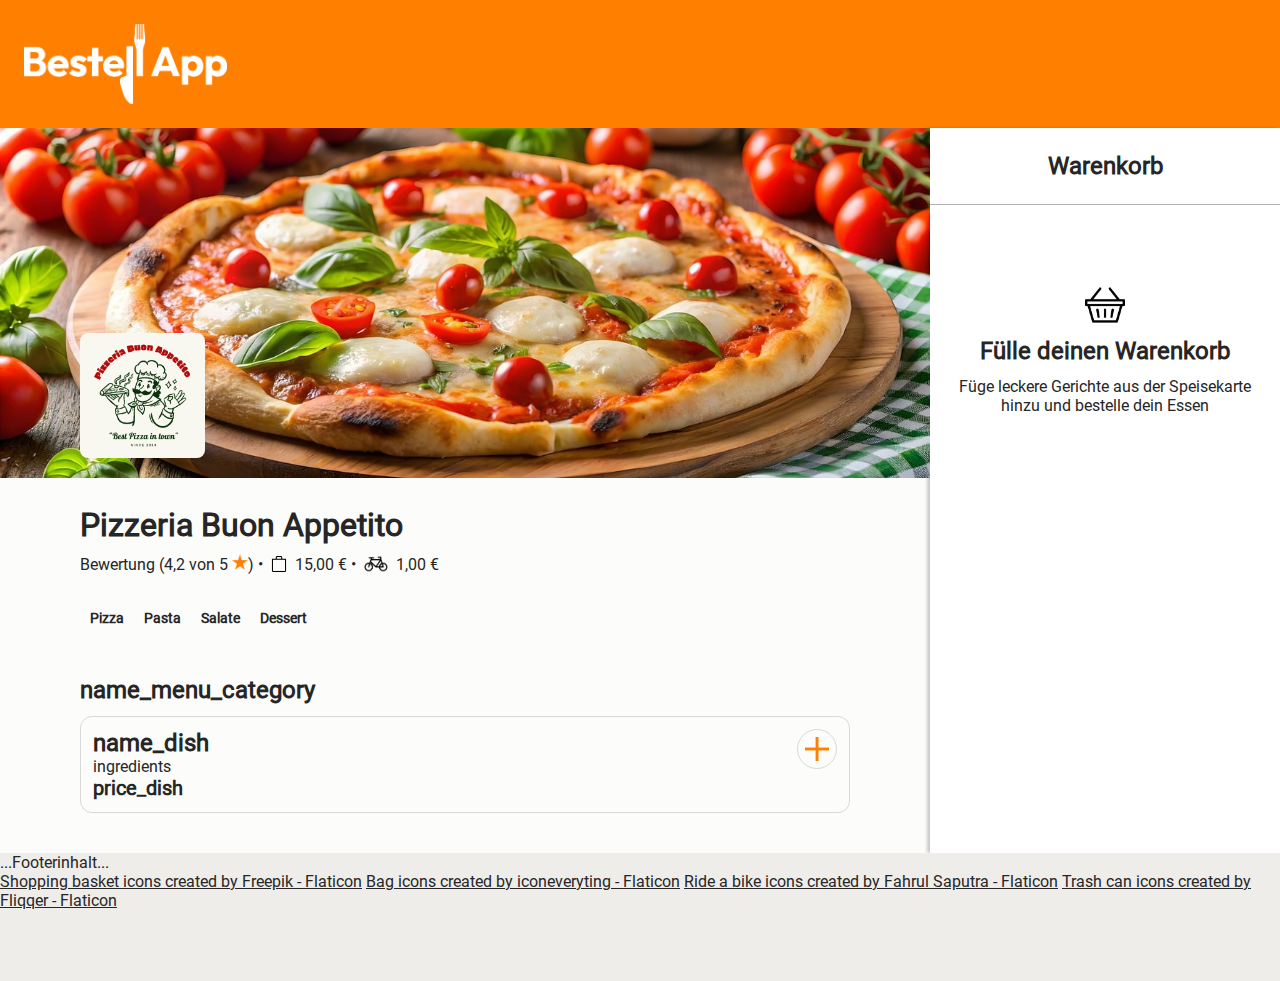
==== index.html @ 460a8123 "first commit" ====
<!DOCTYPE html>
<html lang="de">

<head>
    <meta charset="UTF-8">
    <meta name="viewport" content="width=device-width, initial-scale=1.0">
    <title>Bestellapp</title>

    <link rel="stylesheet" href="./style/style.css">
    <link rel="stylesheet" href="./style/assets.css">
    <link rel="stylesheet" href="./style/side_section.css">
    <link rel="stylesheet" href="./style/main_section.css">
    <link rel="stylesheet" href="./style/media_qeueries.css">

    <script src="./script/script.js"></script>
    <script src="./script/database.js"></script>
    <script src="./script/template.js"></script>
</head>

<body onload="init()">
    <header>
        <img class="header_logo" src="./assets/icon/Logo/Logo.png" alt="Bestellapp Logo Header">
    </header>

    <main id="main_content"></main>

    <footer>
        <p>...Footerinhalt...</p>
        <a href="https://www.flaticon.com/free-icons/shopping-basket" title="shopping basket icons">Shopping basket
            icons created by Freepik - Flaticon</a>
        <a href="https://www.flaticon.com/free-icons/bag" title="bag icons">Bag icons created by iconeveryting -
            Flaticon</a>
        <a href="https://www.flaticon.com/free-icons/ride-a-bike" title="ride a bike icons">Ride a bike icons created by
            Fahrul Saputra - Flaticon</a>
        <a href="https://www.flaticon.com/free-icons/trash-can" title="trash can icons">Trash can icons created by
            Fliqqer -
            Flaticon</a>
    </footer>
</body>

</html>
---- style/style.css ----
@font-face {
    font-family: Roboto;
    src: url(../assets/fonts/Roboto-Regular.ttf);
}

*{
    box-sizing: border-box;
    margin: 0;
    scroll-behavior: smooth;
    font-family: Roboto;
    color: #262626;
}

::-webkit-scrollbar {
    width: 8px;
}
  
::-webkit-scrollbar-track {
    background: #ffffff;
    border-style: solid;
    border-width: 1px;
    border-color: #cac9c8; 
}
   
::-webkit-scrollbar-thumb {
    border-radius: 24px;
    background: rgb(255, 128, 0); 
}
  
::-webkit-scrollbar-thumb:hover {
    cursor: pointer;
    background: #707070; 
}

header{
    height: 128px;
    background-color: #FF8000;
    padding: 24px;
}

main{
    display: flex;
    justify-content: center;
    width: 100%;
}

.d_none{
    display: none !important;
}

.add_button{
    display: flex;
    justify-content: center;
    align-items: center;
    width: 40px;
    height: 40px;
    border-style: solid;
    border-width: 1px;
    border-color: #DBD9D7;
    border-radius: 90px;
    cursor: pointer;
    pointer-events: auto;
}

.add_button:hover{
    background-color: #e0e0e0;
}

.calc_button{
    display: flex;
    justify-content: center;
    align-items: center;
    width: 32px;
    height: 32px;
    border-style: solid;
    border-width: 1px;
    border-color: #DBD9D7;
    border-radius: 90px;
    cursor: pointer;
}

.calc_button:hover{
    background-color: #e0e0e0;
}

hr{
    border-width: 0;
    color: rgba(0, 0, 0, 0.3);
    width: 350px;
    border-top: 1px solid !important;
}

footer{
    height: 128px;
    background-color: #EFEDEA;
    position: relative;
}
---- style/assets.css ----
.header_logo{
    height: 80px;
}

.header_image{
    height: 350px;
    width: 100%;
    object-fit: cover;
}

.basket_icon{
    width: 40px;
}

.rating_star{
    width: 16px;
}

.plus_icon{
    height: 24px;
    width: 24px;
}

.plus_icon_calc{
    height: 16px;
    width: 16px;
} 

.minus_icon_calc{
    width: 16px;
    height: 3px;
}

.bag_icon{
    height: 16px;
}

.delivery_icon{
    height: 24px;
}

.trash_icon{
    height: 20px;
    cursor: pointer;
}
---- style/side_section.css ----
.side_section{
    display: flex;
    flex-direction: column;
    align-items: center;
    padding: 24px;
    width: 350px;
    box-shadow: -3px 0px 3px rgba(0, 0, 0, 0.2);
}

.side_header{
    margin-bottom: 24px;
}

.empty_basket{
    display: flex;
    flex-direction: column;
    align-items: center;
    text-align: center;
    padding: 80px 0px;
    gap: 12px;
}

.filled_basket_header{
    margin-top: 24px;
    padding-left: 24px;
}

.filled_basket_row{
    display: flex;
    justify-content: space-evenly;
    align-items: center;
    gap: 24px;
    padding: 0px 12px;
    margin-top: 12px;
    margin-bottom: 24px;
}

.calculator{
    display: flex;
    align-items: center;
    justify-content: space-evenly;
    gap: 8px;
}

.order_price{
    display: flex;
    flex-direction: column;
    padding: 24px;
    gap: 4px;
}

.subtotal{
    display: flex;
    justify-content: space-between;
}

.delivery_cost{
    display: flex;
    justify-content: space-between;
}

.total{
    display: flex;
    justify-content: space-between;
    font-weight: bold;
}
---- style/main_section.css ----
.main_section{
    display: flex;
    flex-direction: column;
    width: calc(100% - 350px);
    background-color: #FCFCFB;
}

.header_image_container{
    position: relative;
    width: 100%;
}

.pizzeria_logo{
    width: 125px;
    border-radius: 8px;
    position: absolute;
    bottom: 24px;
    left: 80px;
}

.restaurant_info{
    margin: 24px 80px;
}

.restaurant_info h1{
    margin-bottom: 8px;
}

.restaurant_information_row{
    display: flex;
    align-items: center;
    gap: 8px;
}

.menu_categories{
    display: flex;
    font-weight: bold;
    font-size: 14px;
    margin: 0px 80px;
}

.menu_category_selection{
    display: flex;
    gap: 16px;
}



.menu_category_selection a{
    text-decoration: none;
    padding: 10px;

}

.menu_category_selection a:hover{
    background-color: #e0e0e0;
    border-radius: 90px;
}

.menu{
    margin: 40px 80px;
    display: flex;
    flex-direction: column;
    gap: 12px;
}

.dish{
    position: relative;
    border-style: solid;
    border-color: #DBD9D7;
    border-width: 1px;
    border-radius: 12px;
    padding: 12px;
    cursor: pointer;
}

.dish:hover{
    background-color: #F5F5F4;
}

.add_button{
    position: absolute;
    top: 12px;
    right: 12px;
}

.dish span{
    font-weight: bold;
    font-size: 20px;
}
---- style/media_qeueries.css ----
@media (max-width: 1025px){    
    .main_section{
        width: 100%;
    }
    
    .side_section{
        display: none;
    }
}
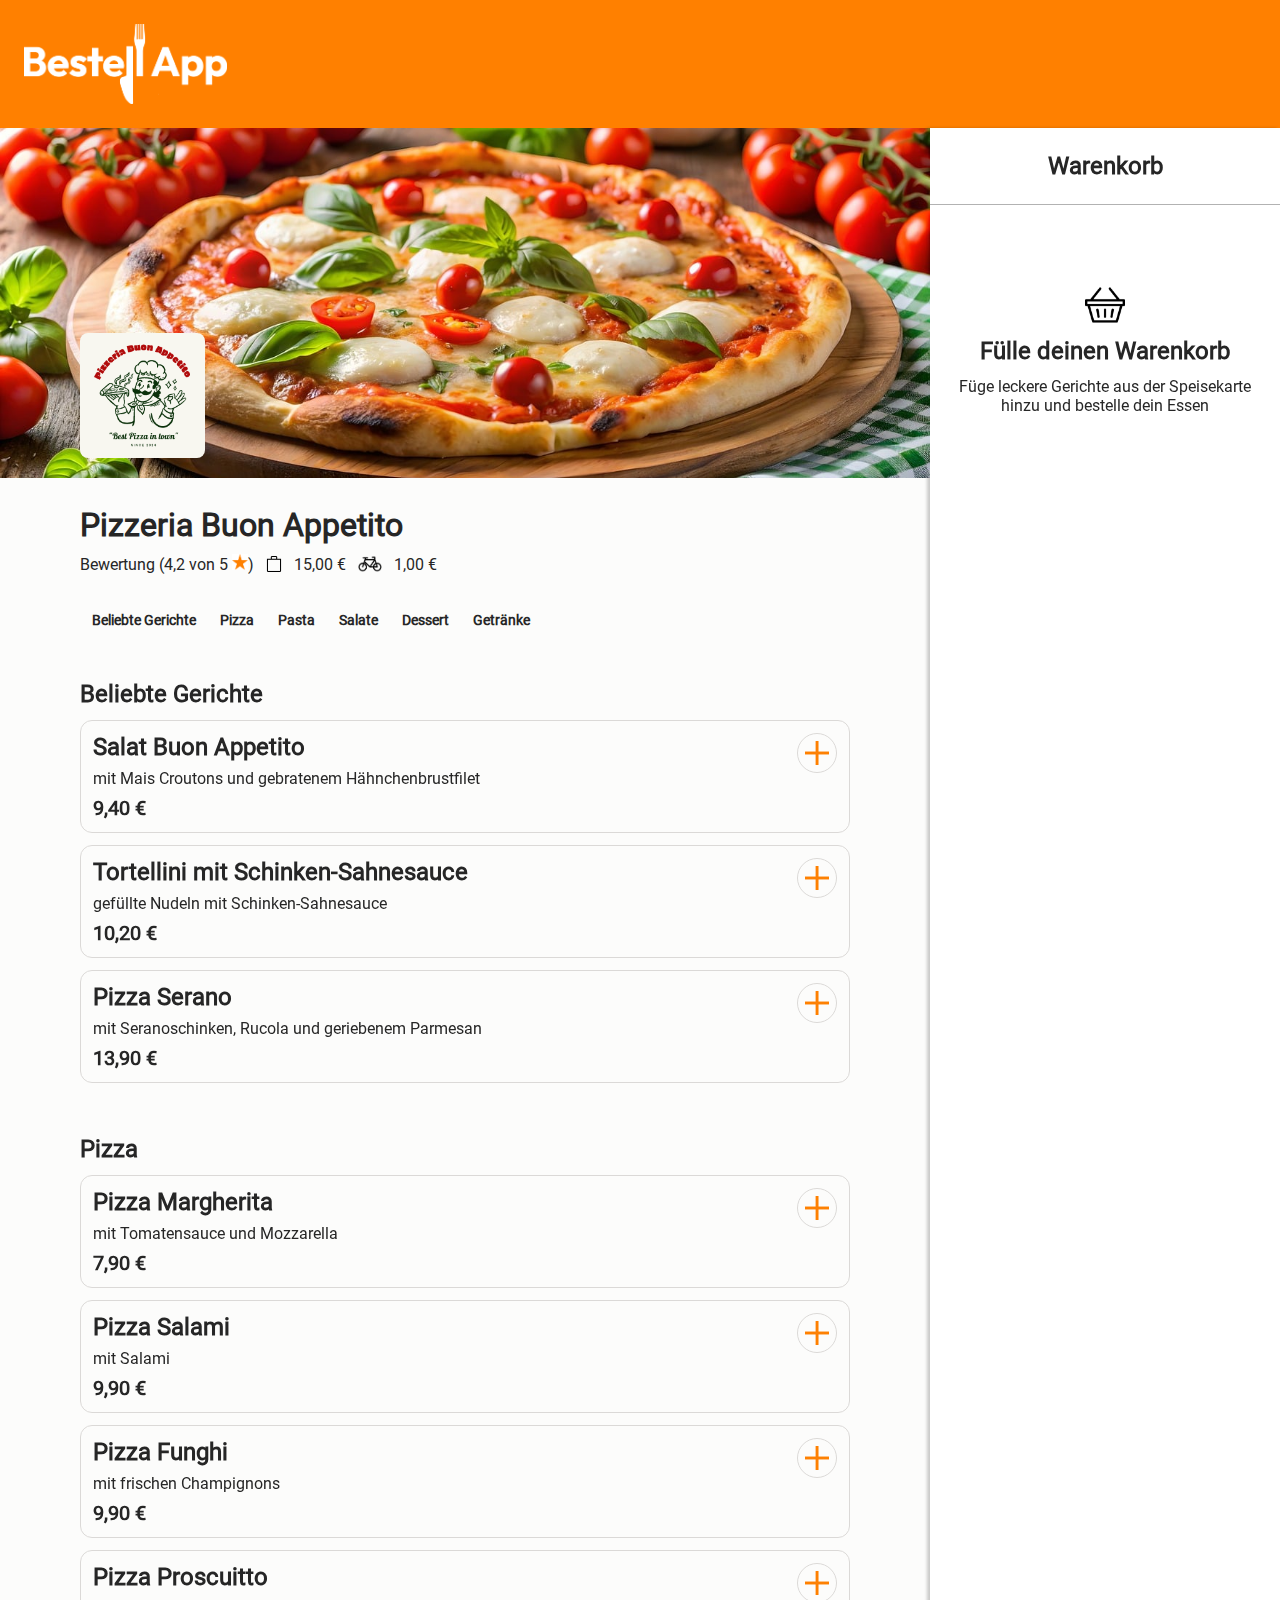
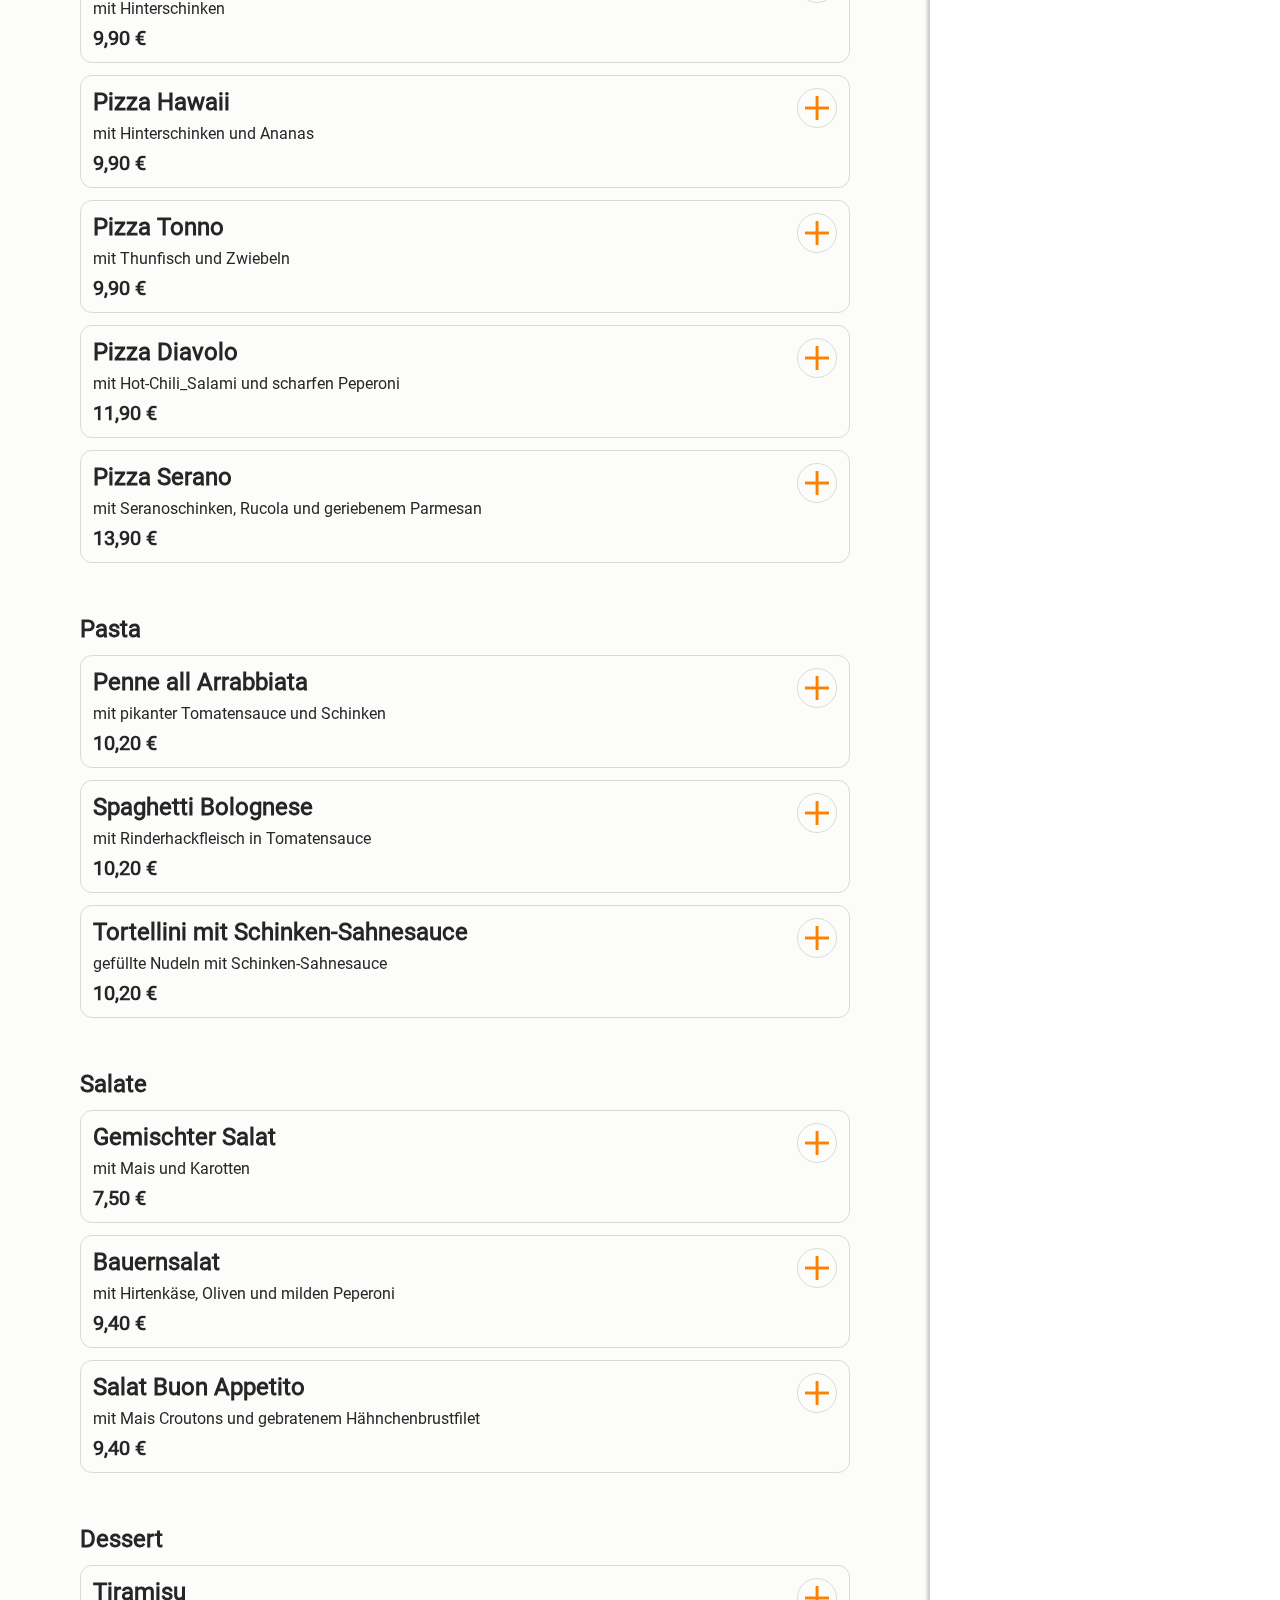
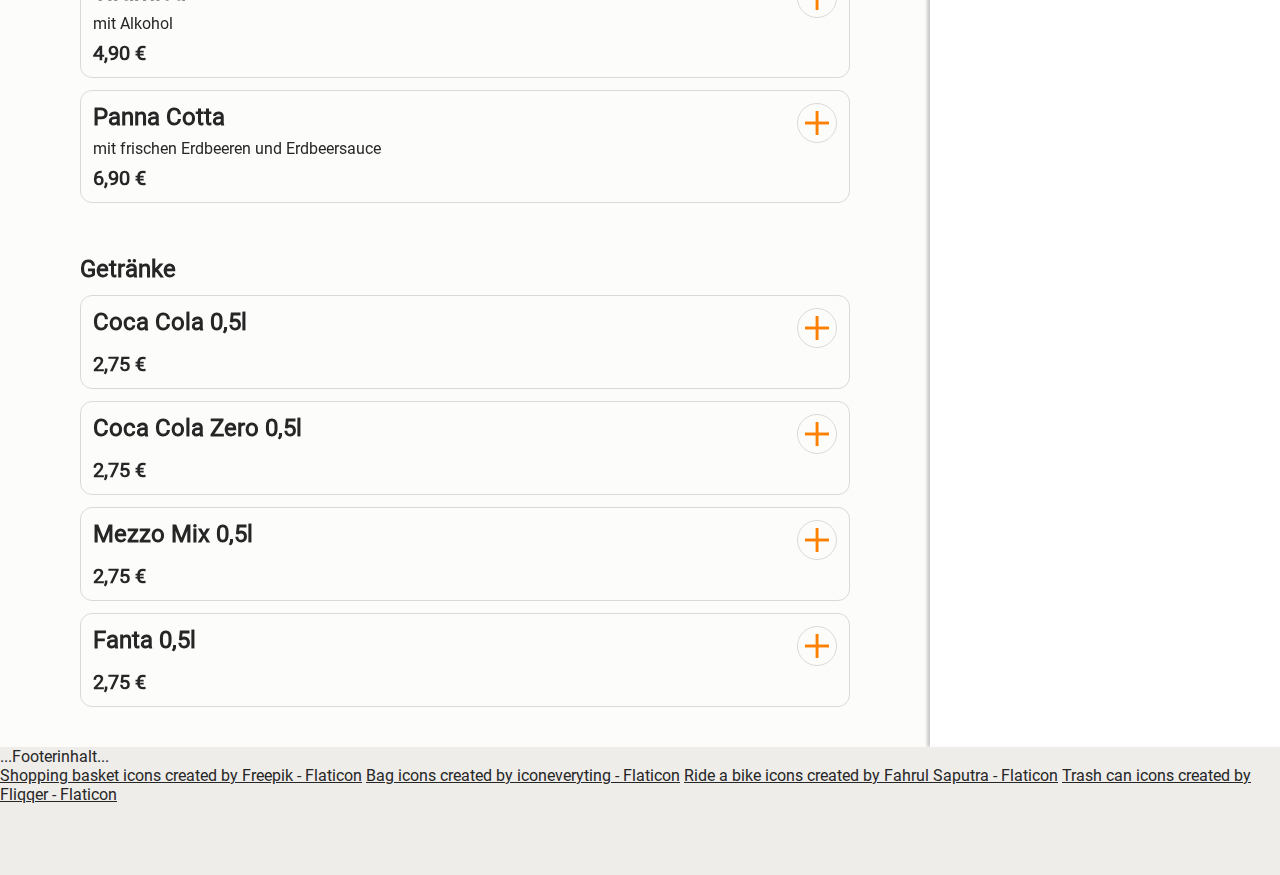
==== commit 1defa560: "fixed issues" ====
--- a/index.html
+++ b/index.html
@@ -12,7 +12,7 @@
     <link rel="stylesheet" href="./style/main_section.css">
     <link rel="stylesheet" href="./style/media_qeueries.css">
 
-    <script src="./script/script.js"></script>
+    <script src="./script/script.js" defer></script>
     <script src="./script/database.js"></script>
     <script src="./script/template.js"></script>
 </head>
--- a/style/style.css
+++ b/style/style.css
@@ -48,6 +48,10 @@
     display: none !important;
 }
 
+.is_pinned{
+    background-color: red;
+}
+
 .add_button{
     display: flex;
     justify-content: center;
--- a/style/side_section.css
+++ b/style/side_section.css
@@ -2,13 +2,26 @@
     display: flex;
     flex-direction: column;
     align-items: center;
-    padding: 24px;
+    padding: 0px 24px;
     width: 350px;
     box-shadow: -3px 0px 3px rgba(0, 0, 0, 0.2);
 }
 
 .side_header{
-    margin-bottom: 24px;
+    display: flex;
+    flex-direction: column;
+    align-items: center;
+    position: sticky;
+    top: 0;
+}
+
+.side_header h2{
+    padding: 24px 0px;
+}
+
+.basket{
+    position: sticky;
+    top: 78px;
 }
 
 .empty_basket{
--- a/style/main_section.css
+++ b/style/main_section.css
@@ -19,7 +19,12 @@
 }
 
 .restaurant_info{
-    margin: 24px 80px;
+    margin: 0px 80px;
+    padding: 24px 0px;
+    position: sticky;
+    top: -1px;
+    z-index: 10;
+    background: inherit;
 }
 
 .restaurant_info h1{
@@ -29,7 +34,7 @@
 .restaurant_information_row{
     display: flex;
     align-items: center;
-    gap: 8px;
+    gap: 12px;
 }
 
 .menu_categories{
@@ -37,6 +42,10 @@
     font-weight: bold;
     font-size: 14px;
     margin: 0px 80px;
+    position: sticky;
+    top: 108px;
+    z-index: 10;
+    background: inherit;
 }
 
 .menu_category_selection{
@@ -44,12 +53,9 @@
     gap: 16px;
 }
 
-
-
 .menu_category_selection a{
     text-decoration: none;
-    padding: 10px;
-
+    padding: 12px;
 }
 
 .menu_category_selection a:hover{
@@ -58,7 +64,20 @@
 }
 
 .menu{
-    margin: 40px 80px;
+    margin: 0px 80px;
+    margin-bottom: 40px;
+    display: flex;
+    flex-direction: column;
+    gap: 12px;
+    z-index: 5;
+    overflow: auto;
+}
+
+.menu_header{
+    margin-top: 40px;
+}
+
+.dish_content{
     display: flex;
     flex-direction: column;
     gap: 12px;
@@ -72,6 +91,9 @@
     border-radius: 12px;
     padding: 12px;
     cursor: pointer;
+    display: flex;
+    flex-direction: column;
+    gap: 8px;
 }
 
 .dish:hover{
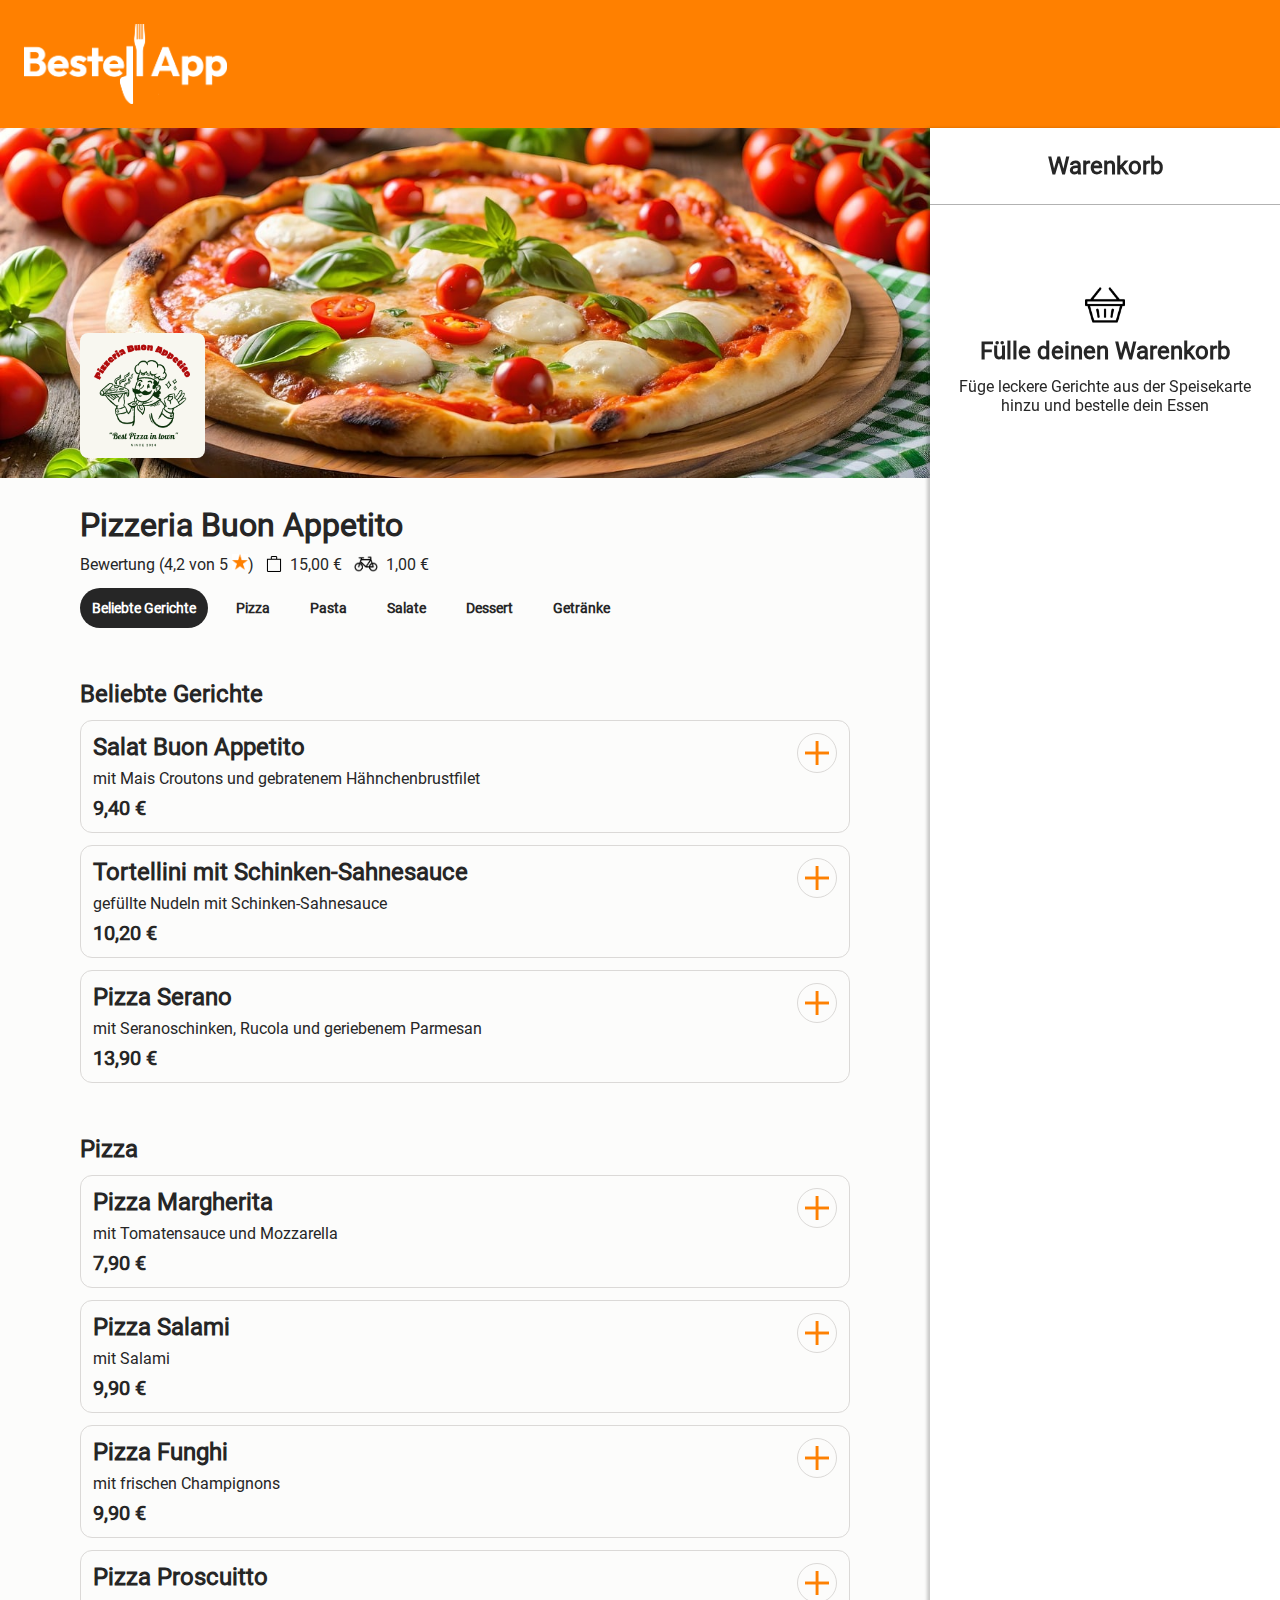
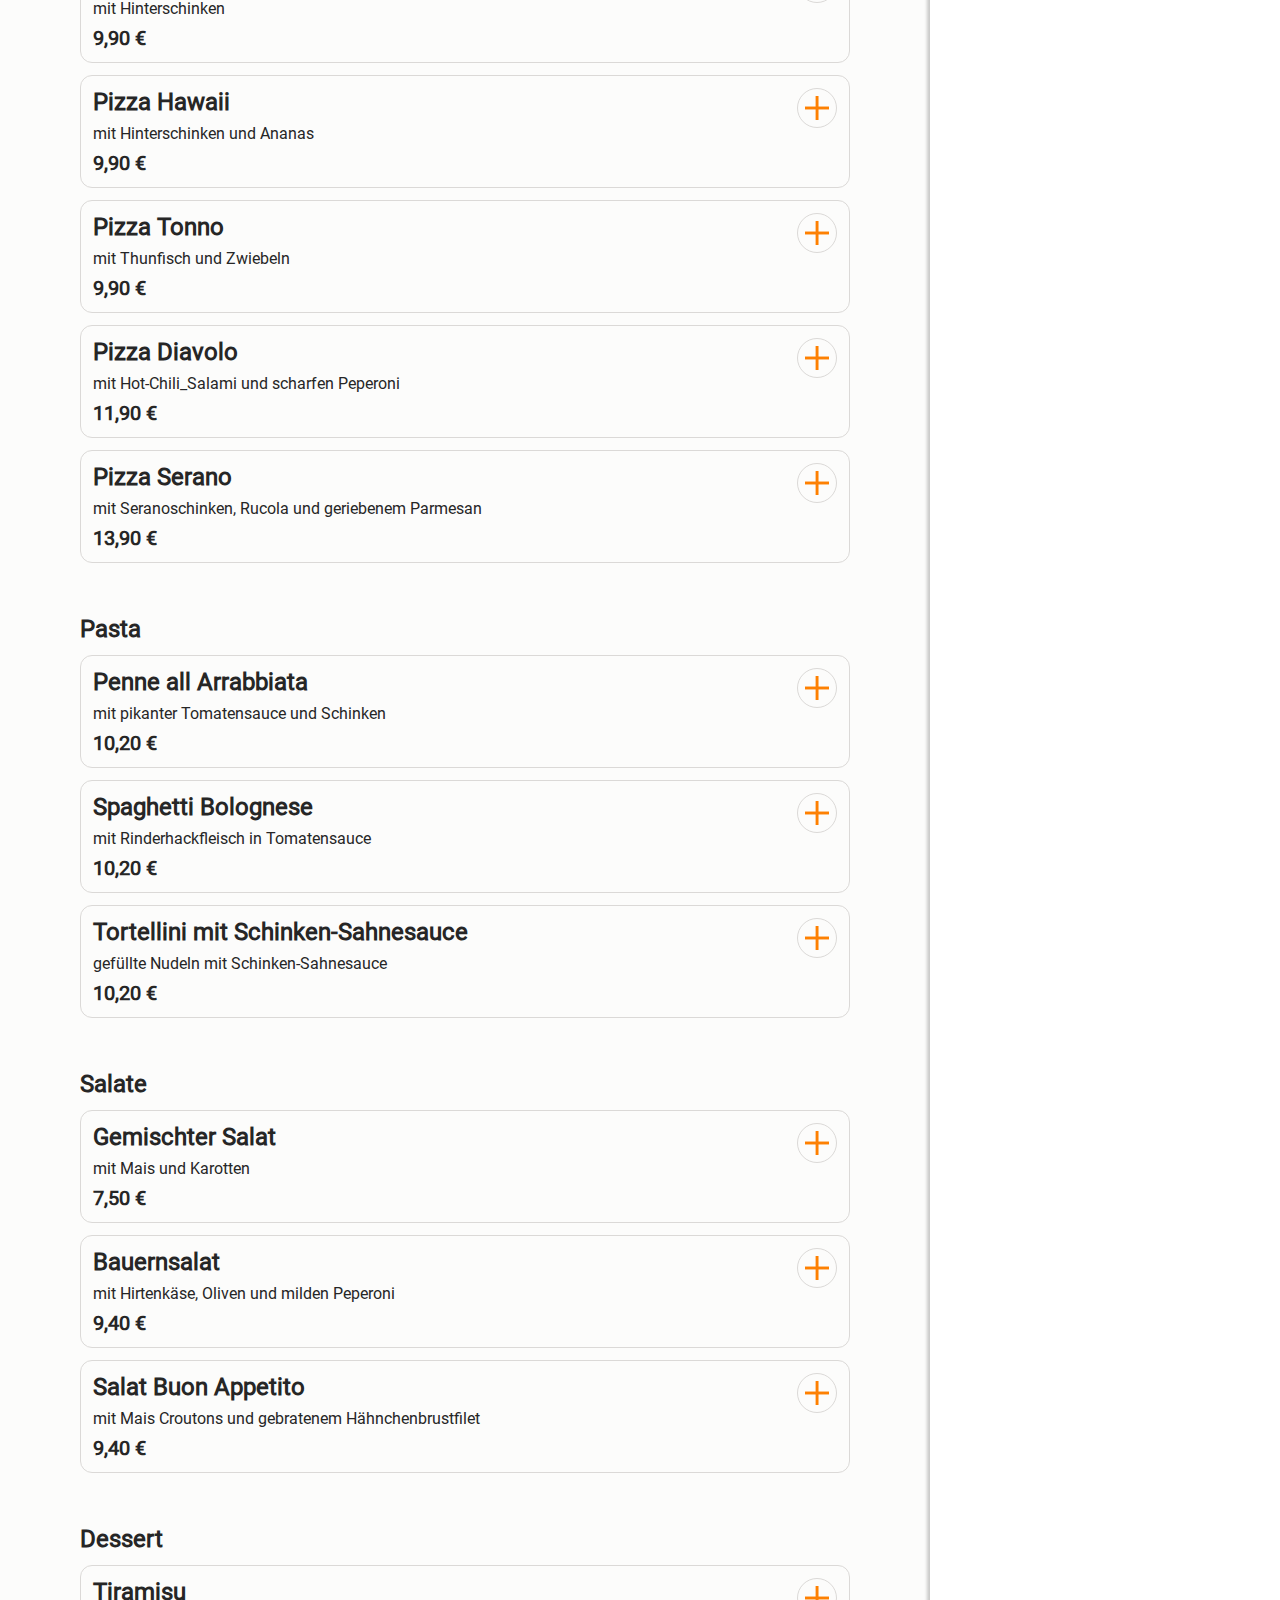
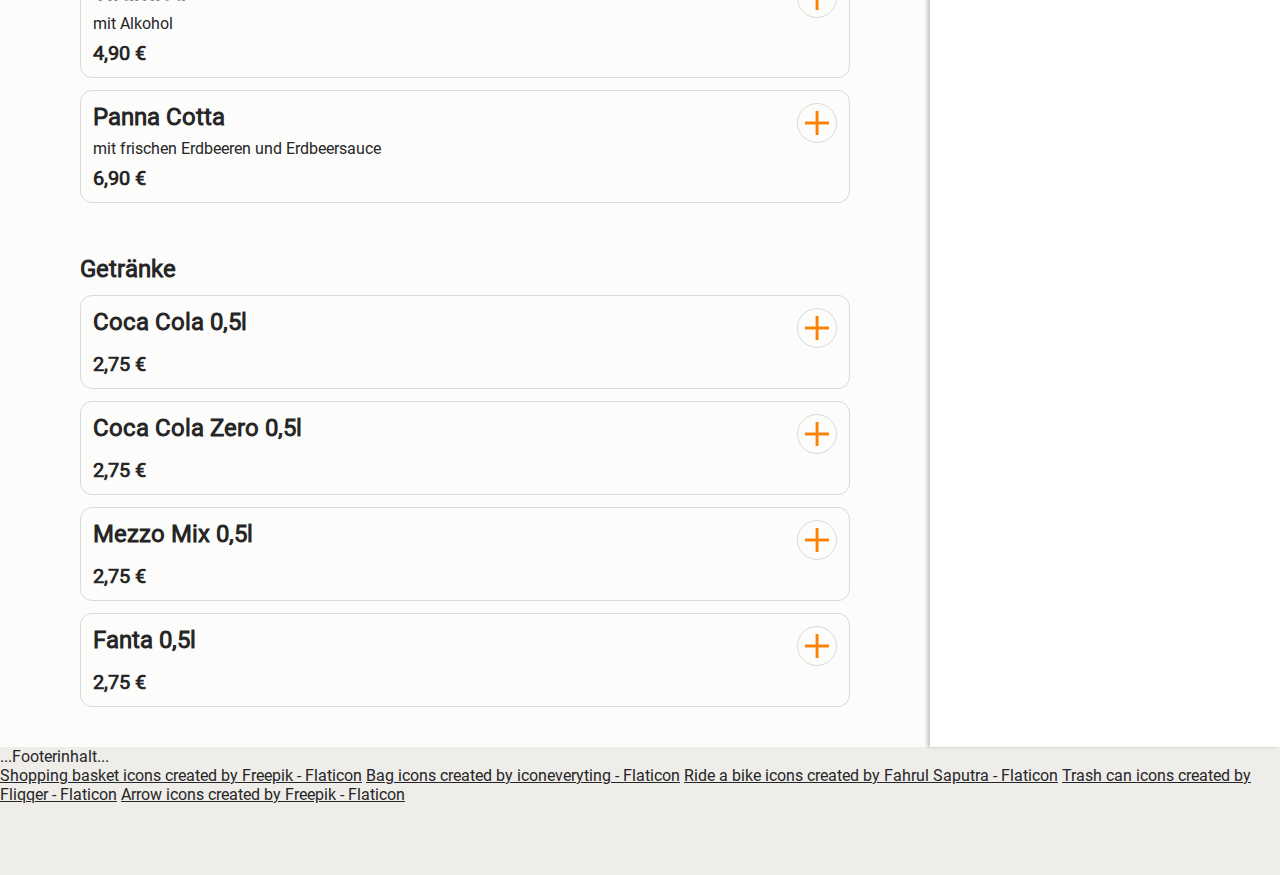
==== commit a13f5db2: "finished responsive basket" ====
--- a/index.html
+++ b/index.html
@@ -5,6 +5,8 @@
     <meta charset="UTF-8">
     <meta name="viewport" content="width=device-width, initial-scale=1.0">
     <title>Bestellapp</title>
+
+    <link rel="shortcut icon" href="./assets/icon/Favicon/favicon-32x32.png" type="image/x-icon">
 
     <link rel="stylesheet" href="./style/style.css">
     <link rel="stylesheet" href="./style/assets.css">
@@ -17,7 +19,7 @@
     <script src="./script/template.js"></script>
 </head>
 
-<body onload="init()">
+<body id="body" onload="init()">
     <header>
         <img class="header_logo" src="./assets/icon/Logo/Logo.png" alt="Bestellapp Logo Header">
     </header>
@@ -35,6 +37,8 @@
         <a href="https://www.flaticon.com/free-icons/trash-can" title="trash can icons">Trash can icons created by
             Fliqqer -
             Flaticon</a>
+        <a href="https://www.flaticon.com/free-icons/arrow" title="arrow icons">Arrow icons created by Freepik -
+            Flaticon</a>
     </footer>
 </body>
 
--- a/style/style.css
+++ b/style/style.css
@@ -44,6 +44,10 @@
     width: 100%;
 }
 
+.no_scroll{
+    overflow: hidden;
+}
+
 .d_none{
     display: none !important;
 }
@@ -87,6 +91,27 @@
     background-color: #e0e0e0;
 }
 
+.close_button{
+    display: flex;
+    justify-content: center;
+    align-items: center;
+    position: absolute;
+    width: 40px;
+    height: 40px;
+    top: 16px;
+    right: 16px;
+    border-style: solid;
+    border-width: 1px;
+    border-color: #DBD9D7;
+    border-radius: 90px;
+    cursor: pointer;
+    z-index: 10;
+}
+
+.close_button:hover{
+    background-color: #e0e0e0;
+}
+
 hr{
     border-width: 0;
     color: rgba(0, 0, 0, 0.3);
--- a/style/assets.css
+++ b/style/assets.css
@@ -10,6 +10,11 @@
 
 .basket_icon{
     width: 40px;
+}
+
+.basket_icon_filter{
+    width: 24px;
+    filter: invert();
 }
 
 .rating_star{
@@ -25,6 +30,10 @@
     height: 16px;
     width: 16px;
 } 
+
+.x_icon{
+    width: 20px;
+}
 
 .minus_icon_calc{
     width: 16px;
--- a/style/side_section.css
+++ b/style/side_section.css
@@ -5,6 +5,7 @@
     padding: 0px 24px;
     width: 350px;
     box-shadow: -3px 0px 3px rgba(0, 0, 0, 0.2);
+    z-index: 10;
 }
 
 .side_header{
--- a/style/main_section.css
+++ b/style/main_section.css
@@ -27,6 +27,12 @@
     background: inherit;
 }
 
+.restaurant_information{
+    display: flex;
+    align-items: center;
+    gap: 8px;
+}
+
 .restaurant_info h1{
     margin-bottom: 8px;
 }
@@ -41,16 +47,19 @@
     display: flex;
     font-weight: bold;
     font-size: 14px;
-    margin: 0px 80px;
+    padding: 0px 80px;
     position: sticky;
     top: 108px;
     z-index: 10;
     background: inherit;
-}
-
-.menu_category_selection{
-    display: flex;
     gap: 16px;
+    padding-bottom: 24px;
+}
+
+.selected_menu_category{
+    background-color: #262626;
+    color: white;
+    border-radius: 90px;
 }
 
 .menu_category_selection a{
@@ -73,8 +82,13 @@
     overflow: auto;
 }
 
+.is_sticky{
+    box-shadow: 0 3px 3px 0 rgba(0, 0, 0, 0.2);
+}
+
 .menu_header{
     margin-top: 40px;
+    scroll-margin-top: 150px;
 }
 
 .dish_content{
@@ -109,4 +123,84 @@
 .dish span{
     font-weight: bold;
     font-size: 20px;
-}+}
+
+.basket_button_container{
+    display: none;
+    justify-content: center;
+    align-items: center;
+    position: sticky;
+    padding: 0px 24px;
+    bottom: 0;
+    height: 80px;
+    width: 100%;
+    background-color: #FCFCFB;
+    z-index: 10;
+    box-shadow: 0px -1px 2px 0px rgba(0, 0, 0, 0.2);
+}
+
+.basket_button{
+    position: relative;
+    display: flex;
+    height: 56px;
+    justify-content: center;
+    align-items: center;
+    gap: 12px;
+    background-color: #F36705;
+    font-size: 18px;
+    font-weight: 500;
+    border-radius: 90px;
+    width: 400px;
+    cursor: pointer;
+}
+
+.basket_button:hover{
+    background-color: rgb(241, 93, 0);
+}
+
+.basket_button p{
+    color: white;
+}
+
+.basket_button_quantity{
+    display: flex;
+    justify-content: center;
+    align-items: center;
+    width: 20px;
+    height: 20px;
+    background-color: #262626;
+    font-size: 14px;
+    position: absolute;
+    left: -8px;
+    top: -8px;
+    border-radius: 90px;
+    z-index: 10;
+}
+
+.basket_dialogue{
+    display: flex;
+    flex-direction: column;
+    position: relative;
+    width: 550px;
+    max-height: 800px;
+    background-color: #FCFCFB;
+}
+
+.basket_dialogue hr{
+    width: 100%;
+}
+
+.filled_responsive_basket_row{
+    display: flex;
+    justify-content: space-between;
+    align-items: center;
+    gap: 24px;
+    padding: 0px 24px;
+    margin-top: 12px;
+    margin-bottom: 24px;
+}
+
+.basket_icon_container{
+    position: relative;
+}
+
--- a/style/media_qeueries.css
+++ b/style/media_qeueries.css
@@ -6,4 +6,61 @@
     .side_section{
         display: none;
     }
+
+    .basket_button_container{
+        display: flex;
+    }
+
+    .overlay{
+        position: fixed;
+        display: flex;
+        justify-content: center;
+        align-items: center;
+        top: 0;
+        height: 100vh;
+        width: 100%;
+        background-color: rgba(0, 0, 0, 0.6);
+        z-index: 20;
+    }
+}
+
+@media (max-width: 680px){
+
+    .restaurant_info{
+        margin: 0px 24px;
+    }
+
+    .restaurant_information_row{
+        flex-direction: column;
+        align-items: flex-start;
+        gap: 0;
+    }
+
+    .pizzeria_logo{
+        left: 24px;
+    }
+
+    .menu_categories{
+        padding: 0px 24px;
+    }
+
+    .menu{
+        margin: 0px 24px;
+    }
+
+    .dish{
+        padding-right: 60px;
+    }
+
+    .dish h2{
+        font-size: 18px;
+    }
+
+    .dish p{
+        font-size: 16px;
+    }
+
+    .dish span{
+        font-size: 18px;
+    }
 }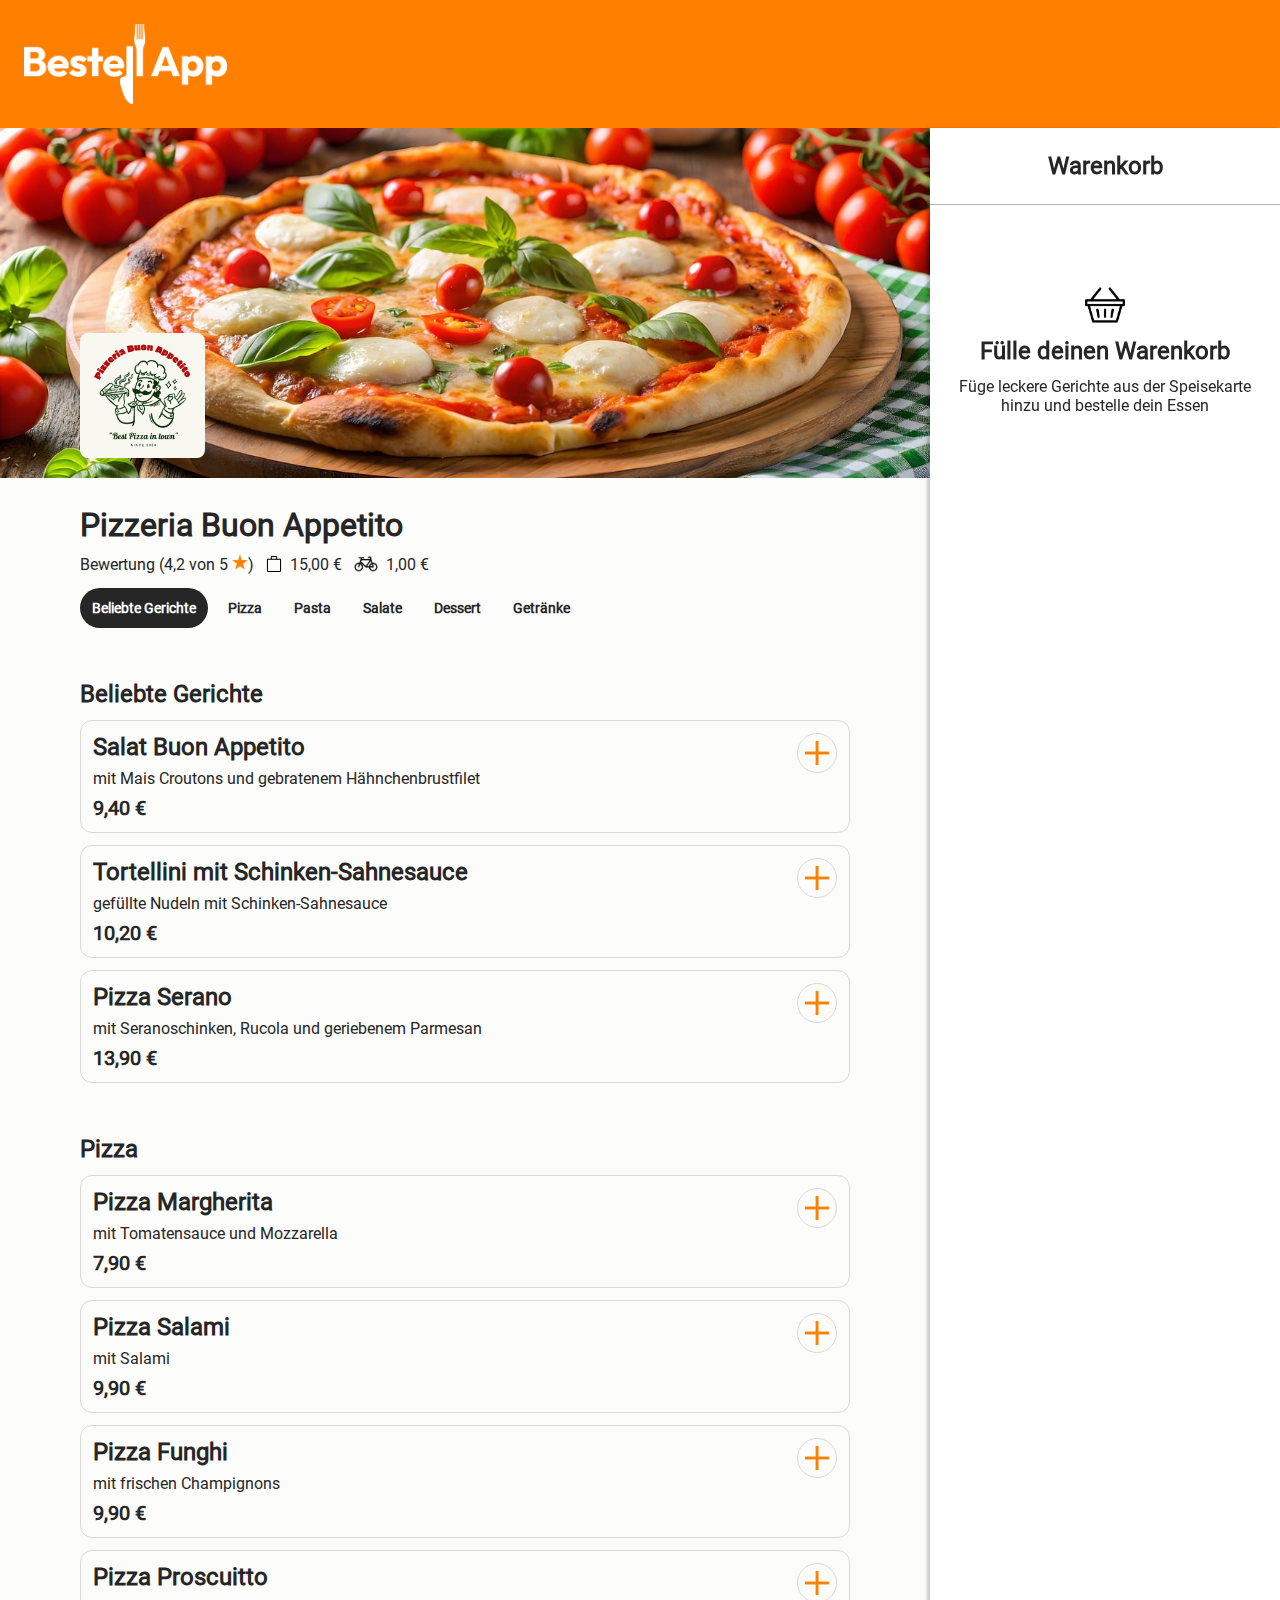
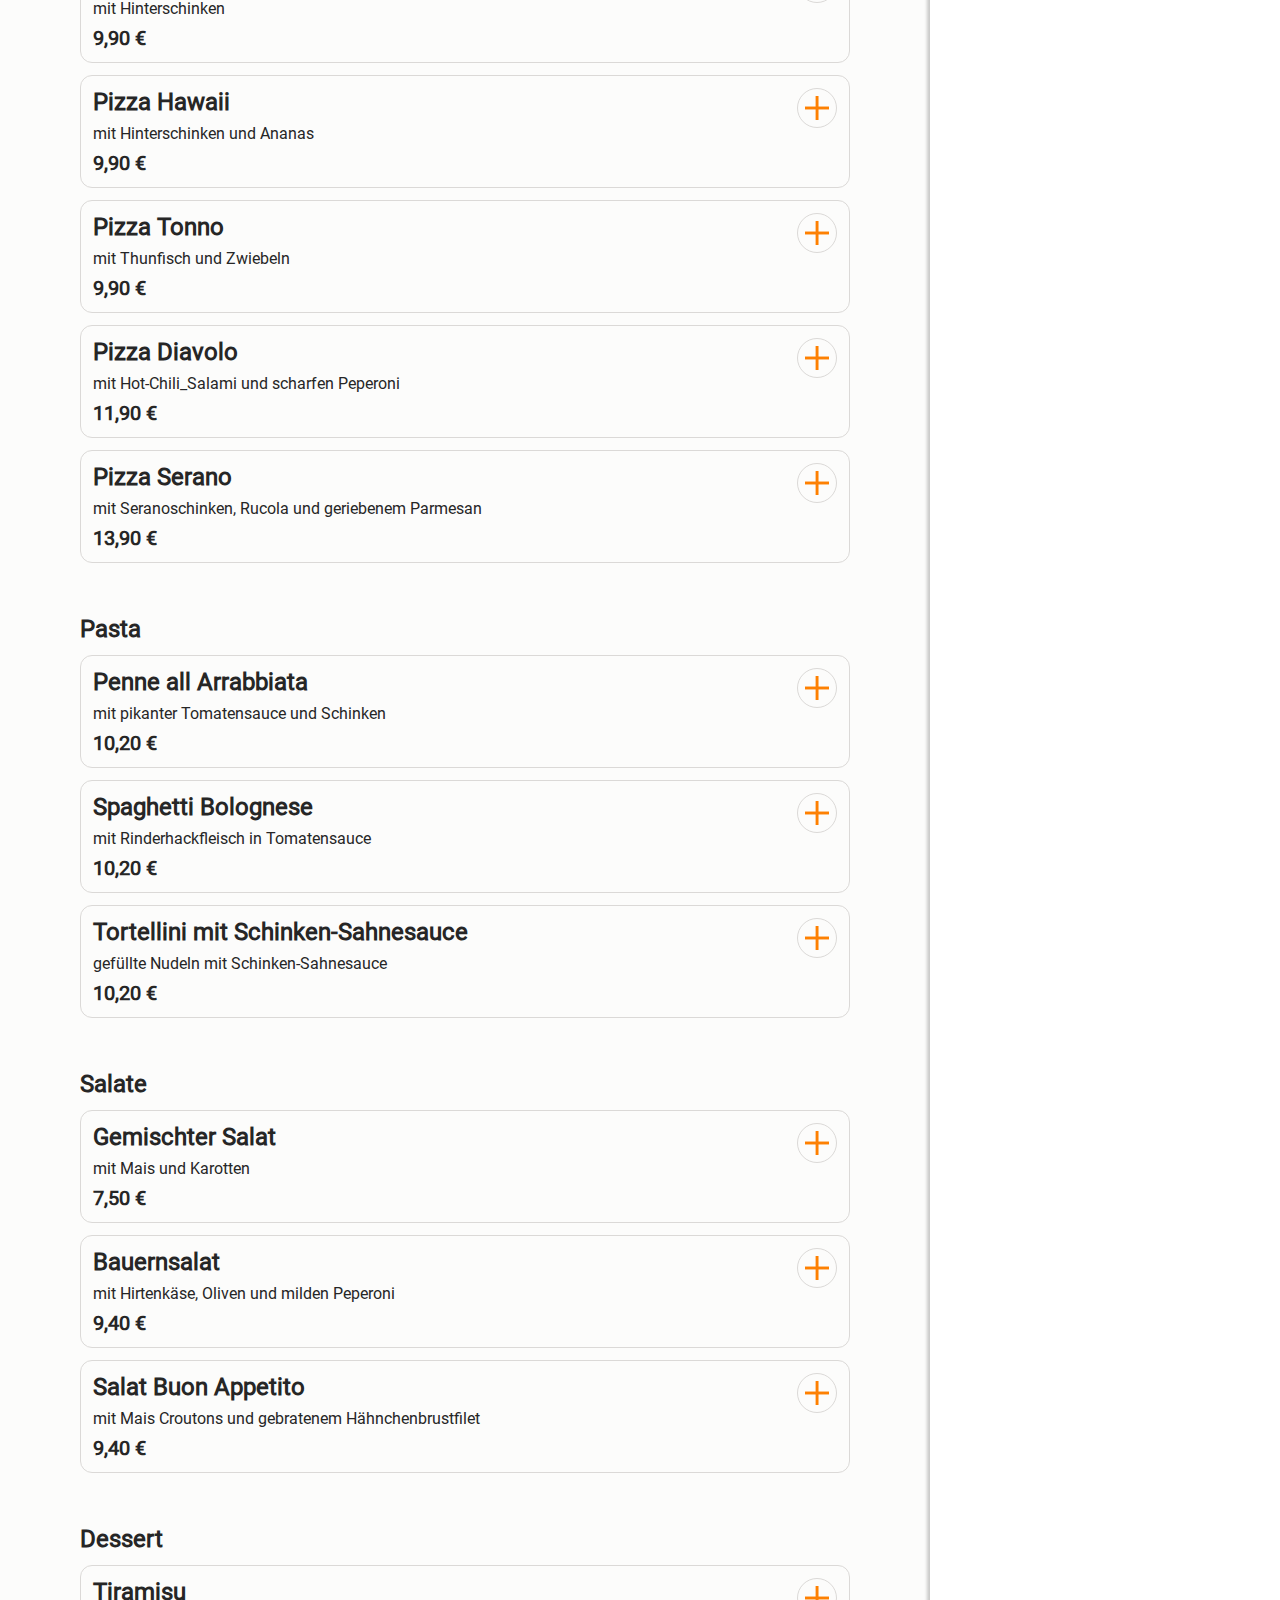
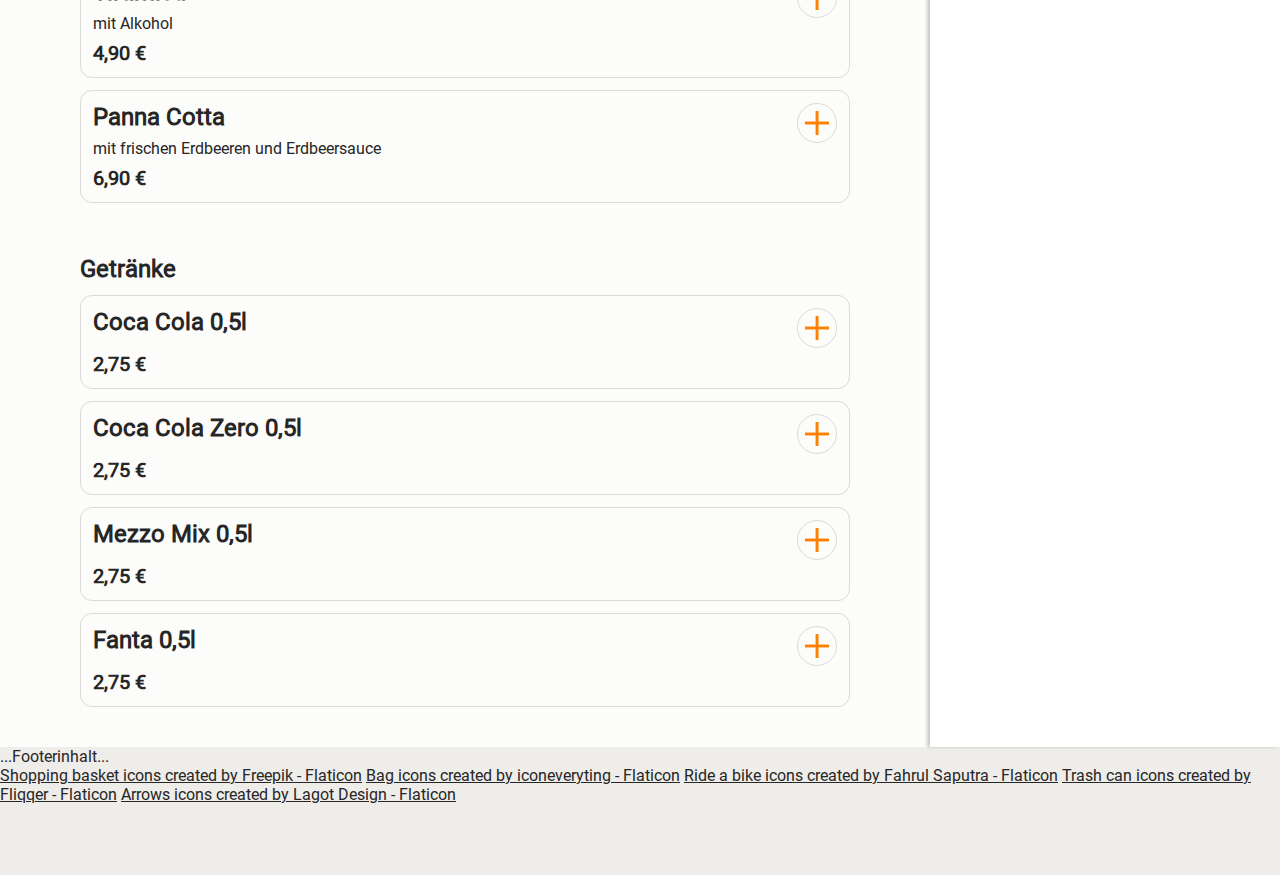
==== commit e10b9b6d: "finished responsive design" ====
--- a/index.html
+++ b/index.html
@@ -37,7 +37,7 @@
         <a href="https://www.flaticon.com/free-icons/trash-can" title="trash can icons">Trash can icons created by
             Fliqqer -
             Flaticon</a>
-        <a href="https://www.flaticon.com/free-icons/arrow" title="arrow icons">Arrow icons created by Freepik -
+        <a href="https://www.flaticon.com/free-icons/arrows" title="arrows icons">Arrows icons created by Lagot Design -
             Flaticon</a>
     </footer>
 </body>
--- a/style/style.css
+++ b/style/style.css
@@ -8,7 +8,7 @@
     margin: 0;
     scroll-behavior: smooth;
     font-family: Roboto;
-    color: #262626;
+    color: rgb(38, 38, 38);
 }
 
 ::-webkit-scrollbar {
--- a/style/assets.css
+++ b/style/assets.css
@@ -52,3 +52,11 @@
     height: 20px;
     cursor: pointer;
 }
+
+.down_arrow_icon{
+    width: 40px;
+}
+
+.x_icon_close{
+    width: 32px;
+}
--- a/style/main_section.css
+++ b/style/main_section.css
@@ -52,7 +52,7 @@
     top: 108px;
     z-index: 10;
     background: inherit;
-    gap: 16px;
+    gap: 8px;
     padding-bottom: 24px;
 }
 
@@ -204,3 +204,56 @@
     position: relative;
 }
 
+.responsive_menu_category{
+    display: none;
+    position: sticky;
+    top: 140px;
+    z-index: 10;
+    background: inherit;
+    gap: 8px;
+    padding-bottom: 12px;
+}
+
+.responsive_menu_button{
+    display: none;
+    justify-content: center;
+    align-items: center;
+    margin-left: 80px;
+    width: 60px;
+    height: 60px;
+    border-style: solid;
+    border-width: 1px;
+    border-color: #DBD9D7;
+    border-radius: 90px;
+    cursor: pointer;
+    z-index: 10;
+}
+
+.responsive_menu_button:hover{
+    background-color: #e0e0e0;
+}
+
+.responsive_menu_navbar{
+    display: flex;
+    flex-direction: column;
+    margin-left: 24px;
+}
+
+.responsive_nav_element{
+    display: flex;
+    flex-direction: column;
+    justify-content: center;
+    align-items: flex-start;
+}
+
+.responsive_nav_element a{
+    text-decoration: none;
+    padding: 12px;
+    font-size: 20px;
+    font-weight: bold;
+}
+
+.responsive_nav_element a:hover{
+    background-color: #e0e0e0;
+    border-radius: 90px;
+}
--- a/style/media_qeueries.css
+++ b/style/media_qeueries.css
@@ -36,6 +36,20 @@
         gap: 0;
     }
 
+    .responsive_menu_button{
+        display: flex;
+        margin-left: 24px;
+    }
+
+    .responsive_menu_category{
+        display: flex;
+        flex-direction: column;
+    }
+
+    .menu_categories{
+        display: none;
+    }
+
     .pizzeria_logo{
         left: 24px;
     }
